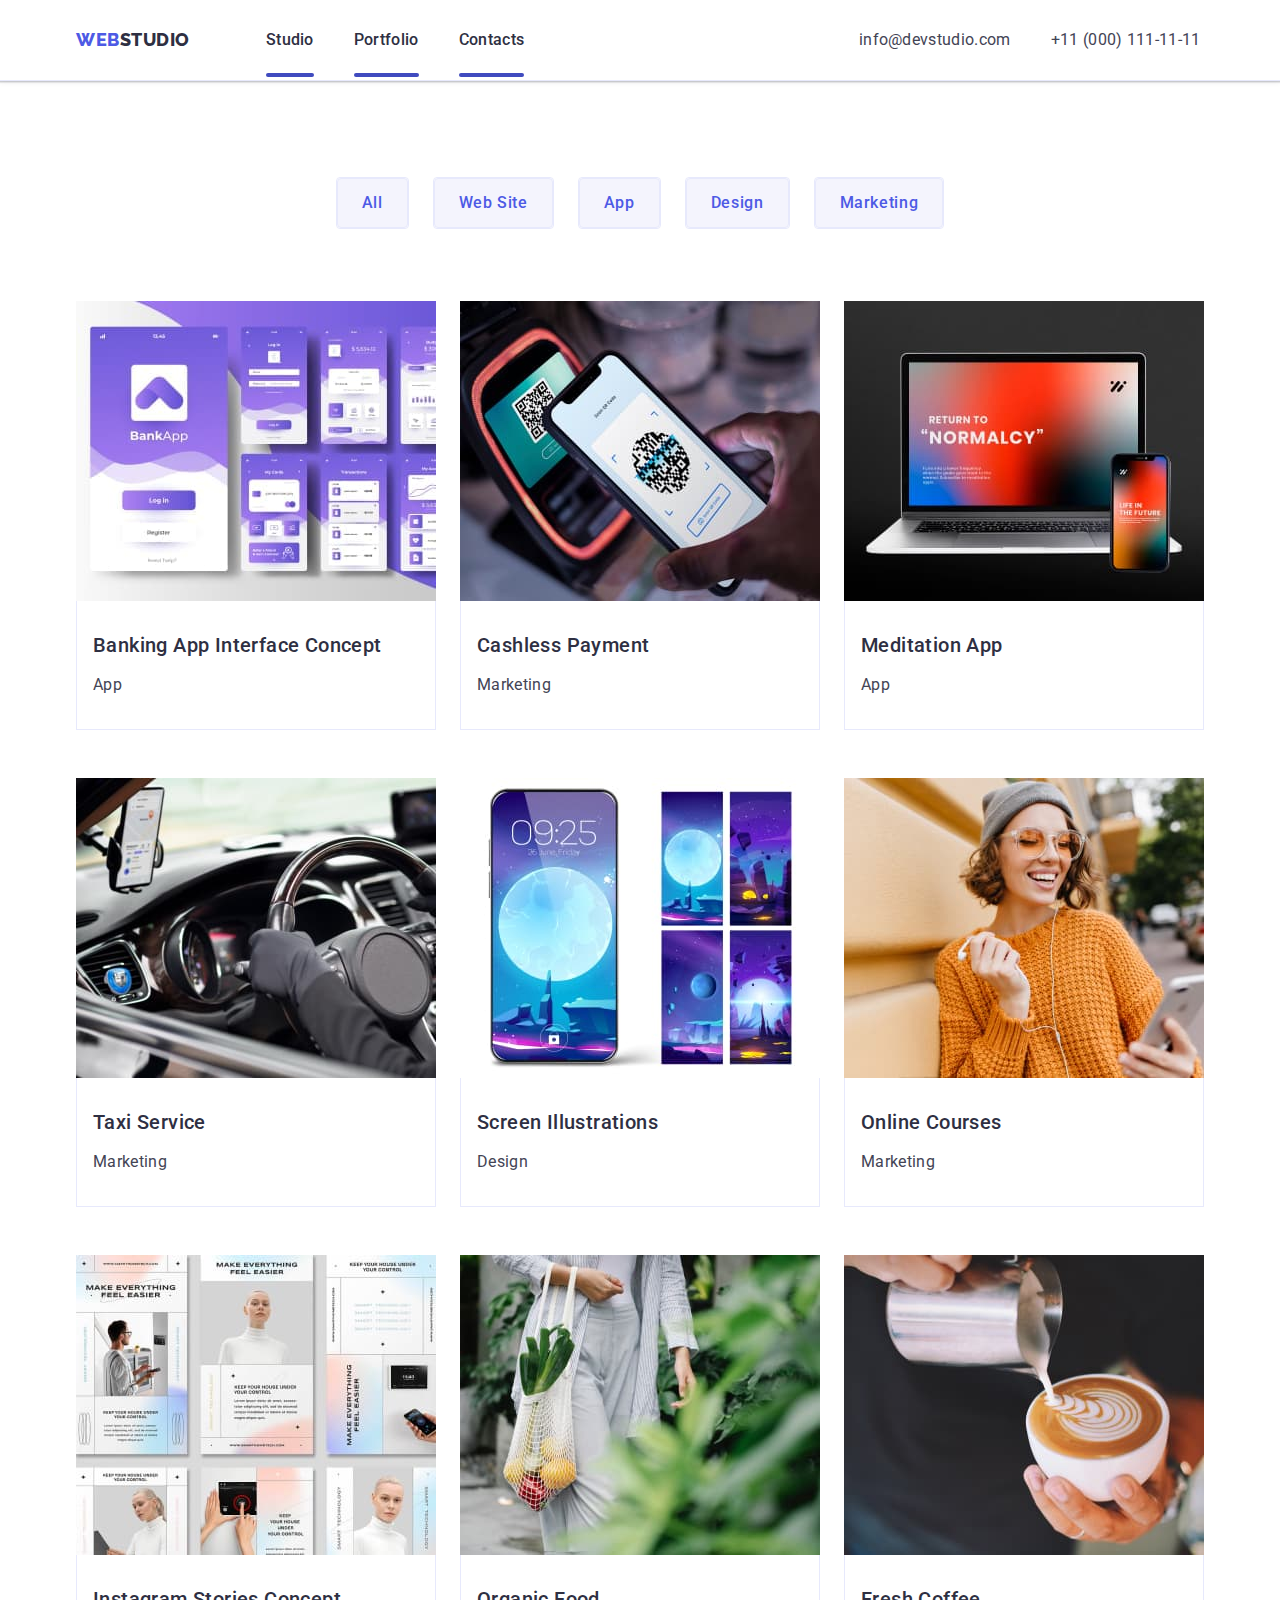
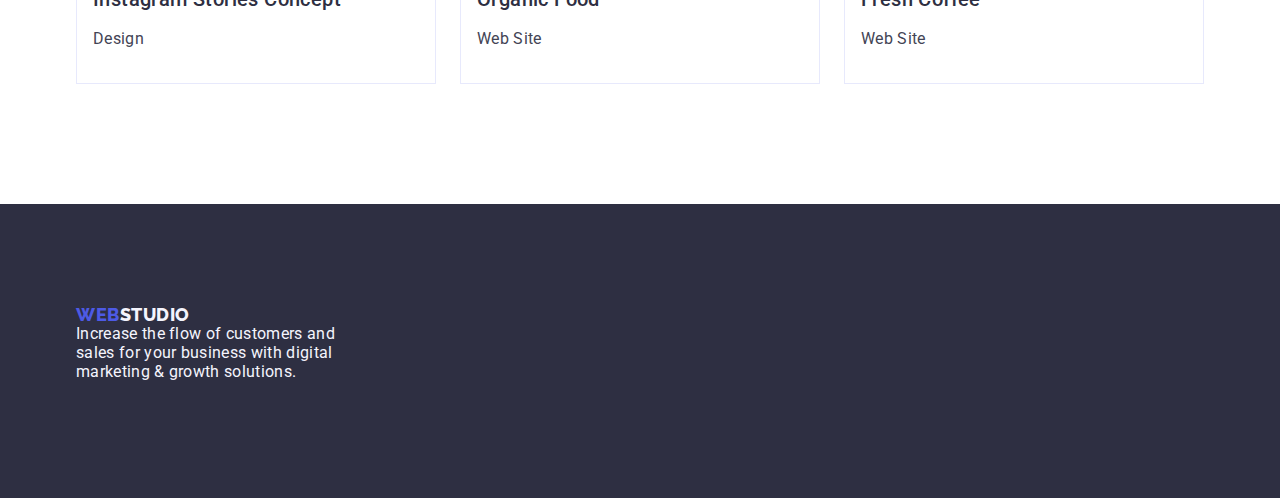
==== portfolio.html @ 7b1ed53f "Initial commit" ====
<!DOCTYPE html>
<html lang="en">
<!-- <link rel="stylesheet" href="./css/styles.css/style.css\"> -->

<head>
    <meta charset="UTF-8">
    <meta http-equiv="X-UA-Compatible" content="IE=edge">
    
    <meta name="viewport" content="width=device-width, initial-scale=1.0">
    <link rel="preconnect" href="https://fonts.googleapis.com">
<link rel="preconnect" href="https://fonts.gstatic.com" crossorigin>
<link href="https://fonts.googleapis.com/css2?family=Roboto:wght@400;500;700;900&display=swap" rel="stylesheet">
<link rel="preconnect" href="https://fonts.googleapis.com">
<link rel="preconnect" href="https://fonts.gstatic.com" crossorigin>
<link href="https://fonts.googleapis.com/css2?family=Raleway:wght@800&family=Roboto:wght@400;500;700;900&display=swap" rel="stylesheet">
<link rel="stylesheet" href="https://cdn.jsdelivr.net/npm/modern-normalize@1.1.0/modern-normalize.min.css">
<link rel="stylesheet" href="./css/styles.css">
    <title>Web Studio</title>
</head>

 <body>
    
   <!--HEAD-->

   <header class="header-class">
    <div class="header-div container">
        <nav class="header-nav">
            
            <a class="logo list link" href="./index.html">Web<span class="studio">Studio</span></a>
            <ul class="list menu">
                <li><a class="link nav-link menu-list" href="./index.html">Studio</a></li>
                <li><a class="link nav-link menu-list" href="./portfolio.html">Portfolio</a></li>
                <li><a class="link nav-link menu-list" href="">Contacts</a></li>
            </ul>
        </nav>
          
        <address class="address">
            <ul class="list address-list">
                <li><a class="link contact" href="mailto:info@devstudio.com">info@devstudio.com</a></li>
                <li><a class="link contact" href="tel:+110001111111">+11 (000) 111-11-11</a></li>
            </ul>
        </address>
    </div>   
        </header>


    <main>
<!-- Buttons -->

<section class="bunners">
    <div class="container">
    
    <h1 class="visually-hidden">Portfolio</h1>
    <ul class="listbtn list">
        <li class="list-btn"><button class="text-btn buttons" type="button">All</button></li>
        <li class="list-btn"><button class="text-btn buttons" type="button">Web Site</button></li>
        <li class="list-btn"><button class="text-btn buttons" type="button">App</button></li>
        <li class="list-btn"><button class="text-btn buttons" type="button">Design</button></li>
        <li class="list-btn"><button class="text-btn buttons" type="button">Marketing</button></li>
    </ul>




<!-- Pictures -->

      
    <ul class="portfolio">

        <li class="cart">
            <div class="app-picture"><a class="prt-list link" href="#">
            <img src="./images/banking.jpg" alt="picture1" width="360" height="300"></div>

            <div class="portfolio-name">
            <h2 class="port-hdr">Banking App Interface Concept</h2>
            <p class="port-pgf">App</p> 
        </div>
      </a>
    </li> 

        <li class="cart"><a class="prt-list link" href="#">
            <img src="./images/cashless.jpg" alt="picture2" width="360" height="300">
            <div class="portfolio-name">
            <h2 class="port-hdr">Cashless Payment</h2>
            <p class="port-pgf">Marketing</p>
        </div>
    </a>
</li>

        <li class="cart"><a class="prt-list link" href="#">
            <img src="./images/meditation.jpg" alt="picture3" width="360" height="300">
            <div class="portfolio-name">
            <h2  class="port-hdr">Meditation App</h2>
            <p class="port-pgf">App</p>
        </div>
    </a>
        </li>
  

        <li class="cart"><a class="prt-list link" href="#"><img src="./images/taxi.jpg" alt="picture2" width="360" height="300">
            <div class="portfolio-name">
            <h2 class="port-hdr">Taxi Service</h2>
            <p class="port-pgf">Marketing</p>
        </div>
    </a>
</li>

        <li class="cart"><a class="prt-list link" href="#">
            <img src="./images/screen.jpg" alt="picture3" width="360" height="300">
            <div class="portfolio-name">
            <h2 class="port-hdr">Screen Illustrations</h2>
            <p class="port-pgf">Design</p>
        </div>
    </a>
</li>
      
        <li class="cart"><a class="prt-list link" href="#">
            <img src="./images/online.jpg" alt="picture1" width="360" height="300">
            <div class="portfolio-name">
            <h2 class="port-hdr">Online Courses</h2>
            <p class="port-pgf">Marketing</p>
        </div>
    </a>
</li>

        <li class="cart"><a class="prt-list link" href="#">
            <img src="./images/instagram.jpg" alt="picture2" width="360" height="300">
            <div class="portfolio-name">
            <h2 class="port-hdr">Instagram Stories Concept</h2>
            <p class="port-pgf">Design</p>
        </div>
    </a>
        </li>

        <li class="cart"><a class="prt-list link" href="#">
            <img src="./images/organic.jpg" alt="picture3" width="360" height="300">
            <div class="portfolio-name">
            <h2 class="port-hdr">Organic Food</h2>
            <p class="port-pgf">Web Site</p>
        </div>
    </a>
        </li>


        <li class="cart"><a class="prt-list link" href="#">
            <img src="./images/fresh.jpg" alt="picture1" width="360" height="300">
            <div class="portfolio-name">  
            <h2 class="port-hdr">Fresh Coffee</h2>
             <p class="port-pgf">Web Site</p>
            </div>
      </a>
     </li>


        </ul>
    </div>

    </section>


    </main>  

 <!--FOOTER--> 
 <footer class="container-footer">

    <div class="container">
        <a class="logo link" href="./index.html">Web<span class="studioft">Studio</span></a>

<p class="footer-p">Increase the flow of customers and sales for your business with digital marketing & growth solutions.</p>  

</div>
</footer>
    
</body>
</html>
---- css/styles.css ----
html {
  box-sizing: border-box;
}

*,
*::before,
::after {
  box-sizing: inherit;
}

img {
  display: block;
}

body {
  background-color: var(--color-main);
  font-family: Roboto, sans-serif;
  /* weight: Regular;  */
  color: #434455;
  /* Letter Spacing: 2%; */
}

:root {
  /* Text colors */
  --main-txt-cl: #2e2f42;
  --accent-txt-cl: #4d5ae5;
  --color-main: #ffffff;
  --hover-main: #404bbf;
  --footer-second: #f4f4fd;
  --background-hover: #404bbf;
  --background-team: #f4f4fd;
  --color-pgf: #434455;
  --border-button: #e7e9fc;
}

/* reset start */
h1,
h2,
h3,
h4,
h5,
h6,
p {
  margin: 0;
}

.list {
  list-style-type: none;
  margin: 0;
  padding: 0;
}

/**
      |============================
      |Base styles
      |============================
    */

.link {
  text-decoration: none;
  list-style-type: none;
}

ul {
  list-style-type: none;
  margin: 0;
  padding: 0;
}

/**
      |============================
      |Header styles
      |============================
    */

.header-class {
  border-bottom: 1px solid var(--border-button);
  box-shadow: 0px 2px 1px rgba(46, 47, 66, 0.08),
    0px 1px 1px rgba(46, 47, 66, 0.16), 0px 1px 6px rgba(46, 47, 66, 0.08);
}

.header-div {
  display: flex;
  align-items: center;
}
.container {
  width: 1158px;
  padding: 0 15px;
  margin: 0 auto;
}

.header-nav {
  display: flex;
  align-items: center;
  margin-right: 332px;
}

.menu {
  display: flex;
  gap: 40px;
  padding: 0px;
  width: 261px;
}

.menu li {
  height: 80px;
  display: flex;
  align-items: center;
}

.menu-list {
  position: relative;
}

.menu-list::after {
  position: absolute;
  content: "";
  width: 100%;
  height: 4px;
  left: 0;
  bottom: -1px;
  background: #404bbf;
  color: #404bbf;
  border-radius: 2px;
}


.link:hover,
.link:focus {
  color: var(--hover-main);
  box-shadow: 0px 1px 6px rgba(46, 47, 66, 0.08), 0px 1px 1px rgba(46, 47, 66, 0.16), 0px 2px 1px rgba(46, 47, 66, 0.08);
}



.nav-link {
  transition: color 250ms cubic-bezier(0.4, 0, 0.2, 1);
  color: #404bbf;
}

.logo {
  font-family: "Raleway", sans-serif;
  font-weight: 800;
  font-size: 18px;
  line-height: 1.17;
  text-transform: uppercase;
  color: var(--accent-txt-cl);
  letter-spacing: 0.03em;
  text-decoration: none;
  margin-right: 76px;
}

.studio {
  color: var(--main-txt-cl);
}



.nav-link {
  font-weight: 500;
  line-height: 1.5;
  letter-spacing: 0.02em;
  color: var(--main-txt-cl);
  padding: 24px 0;
}

.list-two {
  display: flex;
  gap: 24px;
  margin: 0 auto;
}

.feature-card {
  display: flex;
  align-items: center;
  justify-content: center;
  margin-bottom: 8px;

  background: #f4f4fd;
  border-radius: 4px;
  width: 264px;
  height: 112px;
}

/* .feature-icon {
  width: 64;
  height: 64;
} */

.list-flex h3 {
  margin-top: 8px;
  margin-bottom: 8px;
  line-height: 1.14;
}

.list-two::after {
  content: "1";
  position: absolute;
  left: 0;
  /* bottom: -1px; */
  height: 4px;
  background-color: #404bbf;
  /* color: #404bbf; */
  border-radius: 2px;
  display: inline-block;
}

.address-list {
  display: flex;
  gap: 40px;
}

.contact {
  font-family: "Roboto", sans-serif;
  font-size: 16px;
  line-height: 1.5;
  letter-spacing: 0.02em;
  color: var(--color-pgf);
  font-style: normal;

  transition: color 250ms cubic-bezier(0.4, 0, 0.2, 1);
}

.address {
  font-style: normal;
}

.main-bunner {
  padding: 188px 0;
  background-image: linear-gradient(
      rgba(46, 47, 66, 0.7),
      rgba(46, 47, 66, 0.7)
    ),
    url(../images/people-office1.jpg);
  max-width: 1440px;
  margin: 0 auto;
  justify-content: center;
  align-items: center;
  background-repeat: no-repeat;
  background-position: center;
  background-size: cover;
}

.design-h {
  font-family: "Roboto", sans-serif;
  font-style: normal;
  font-weight: 700;
  font-size: 56px;
  line-height: 1.07;
  text-align: center;
  letter-spacing: 0.02em;
  color: var(--color-main);
  max-width: 496px;
  margin: auto;
  padding-bottom: 48px;
}

.backdrop {
  position: fixed;
  top: 0;
  left: 0;
  z-index: 2;
  width: 100%;
  height: 100%;
  /* transition: opacity 1s, visibility 1s; */
  transition: opacity 250ms cubic-bezier(0.4, 0, 0.2, 1), visibility 250ms cubic-bezier(0.4, 0, 0.2, 1);
  background-color: rgba(46, 47, 66, 0.4);
}

.backdrop.is-hidden .modal {
  transform: translate(-50%, -50%) scale(0);
}



.modal {
  position: absolute;
  top: 50%;
  left: 50%;
  
  transform: translate(-50%, -50%) scale(1);
  transition: transform 250ms cubic-bezier(0.4, 0, 0.2, 1);
  min-height: 584px;
  width: 408px;
  height: 584px;
  box-shadow: 0px 1px 1px rgba(0, 0, 0, 0.14), 0px 1px 3px rgba(0, 0, 0, 0.12),
    0px 2px 1px rgba(0, 0, 0, 0.2);
  border-radius: 4px;
  background-color: #fcfcfc;
}

.modal-btn {
  display: flex;
  align-items: center;
  justify-content: center;
  position: absolute;
  right: 24px;
  top: 24px;
  width: 24px;
  height: 24px;
  /* background: #fcfcfc; */
  background-color: transparent;
  background-color: #e7e9fc;
  box-shadow: 0px 1px 1px rgba(0, 0, 0, 0.14), 0px 1px 3px rgba(0, 0, 0, 0.12),
    0px 2px 1px rgba(0, 0, 0, 0.2);
  border: 1px solid rgba(0, 0, 0, 0.1);
  border-radius: 50%;

  padding: 0;
  cursor: pointer;
  transition: background-color 250ms cubic-bezier(0.4, 0, 0.2, 1), border 250ms cubic-bezier(0.4, 0, 0.2, 1);
  transform: translate(-50%, -50%) scale(1);
}

.modal-btn:hover,
.modal-btn:focus {
  background-color: #404bbf;
  border: none;
}


.is-hidden {
  visibility: hidden;
  opacity: 0;
  pointer-events: none;
}

.button-textn {
  font-family: "Roboto", sans-serif;
  font-weight: 500;
  font-size: 16px;
  line-height: 1.5;
  letter-spacing: 0.04em;
  background-color: var(--accent-txt-cl);
  color: var(--color-main);
  cursor: pointer;
  display: block;
  min-width: 169px;
  height: 56px;
  border: none;
  border-radius: 4px;
  margin: auto;
  padding: 16px 32px;
  gap: 10px;

  transition: background-color 250ms cubic-bezier(0.4, 0, 0.2, 1);
}

.button-textn:hover,
.button-textn:focus {
  background: var(--background-hover);
  box-shadow: 0px 4px 4px rgba(0, 0, 0, 0.15);
  border-radius: 4px;
  fill: #ffffff;
}

.feature-icon-x {
  transition: fill 250ms cubic-bezier(0.4, 0, 0.2, 1);
}




.strategy {
  padding: 120px 0;
}

.visually-hidden {
  position: absolute;
  width: 1px;
  height: 1px;
  margin: -1px;
  border: 0;
  padding: 0;
  white-space: nowrap;
  clip-path: inset(100%);
  clip: rect(0 0 0 0);
  overflow: hidden;
}

.opportunity {
  font-family: "Roboto", sans-serif;
  font-style: normal;
  font-weight: 500;
  font-size: 20px;
  line-height: 1.2;
  letter-spacing: 0.02em;
  color: var(--main-txt-cl);

  margin-bottom: 8px;
  width: calc((100% - 48px) / 3);
}

.textp {
  font-family: "Roboto", sans-serif;
  font-weight: 400;
  font-size: 16px;
  line-height: 1.5;
  letter-spacing: 0.02em;
  color: var(--color-pgf);

  text-align: center;
}

.textp::after {
  content: "";
  display: block;
  align-items: center;
  margin: 10px;
}

.doing {
  padding-bottom: 120px;
}

.texthtwo {
  font-family: "Roboto", sans-serif;
  font-style: normal;
  font-weight: 700;
  font-size: 36px;
  line-height: 1.11;
  /* identical to box height, or 111% */

  text-align: center;
  letter-spacing: 0.02em;
  text-transform: capitalize;
  color: var(--main-txt-cl);

  margin-bottom: 72px;
}

.list-secth {
  display: flex;
  gap: 24px;
}

.list-li {
  width: calc(100% - 48px) / 3;
}

.team {
  background: var(--background-team);
  padding: 120px 0;
}

.list-secfor {
  display: flex;
  gap: 24px;
}

.texththree {
  font-family: "Roboto", sans-serif;
  font-style: normal;
  font-weight: 500;
  font-size: 20px;
  line-height: 1.2;
  text-align: center;
  letter-spacing: 0.02em;
  color: var(--main-txt-cl);
  background-color: var(--color-main);
  margin-bottom: 8px;
}

.textp {
  font-family: "Roboto", sans-serif;
  font-style: normal;
  font-weight: 400;
  font-size: 16px;
  line-height: 1.5;
  text-align: center;
  letter-spacing: 0.02em;
  color: var(--color-pgf);
  margin-bottom: 8px;
}

.li-class {
  background-color: var(--color-main);
  width: calc(100% - 72px) / 4;
  border-radius: 0px 0px 4px 4px;
  box-shadow: 0px 1px 6px rgba(46, 47, 66, 0.08),
    0px 1px 1px rgba(46, 47, 66, 0.16), 0px 2px 1px rgba(46, 47, 66, 0.08);
    gap: 24px; 
    transition: background-color 250ms cubic-bezier(0.4, 0, 0.2, 1);
}

.name-picture {
  padding: 32px 0;
}

.list-soc {
  display: flex;
  justify-content: center;
  gap: 10;
}


.list-soc-items {
  width: 40px;
  height: 40px;
  gap: 24;
  background-color: 250ms cubic-bezier(0.4, 0, 0.2, 1);
}

.list-soc-link {
  width: 40px;
  height: 40px;
  background-color: #4d5ae5;
  border-radius: 50%;
  display: flex;
  align-items: center;
  justify-content: center;

}

.list-soc-link:hover,
.list-soc-link:focus {
  background: #31d0aa;
}

.list-soc-icon {
  fill: #ffffff;
}



.list-soc-link:hover,
.list-soc-link:focus {
  background-color: #404bbf;
}


.element {
  width: calc((100% - 72px) / 4);
}

/**
      |============================
      |Footer
      |============================
    */

.footer-social {
  box-sizing: border-box;

  margin-right: 23px;
}

.list-footer {
  display: flex;
  flex-direction: row;
  align-items: flex-start;
  padding: 0px;
  gap: 16px;
}

.list-soc-items-footer {
  flex-wrap: nowrap;
  width: 40px;
  height: 40px;
  background-color: #4d5ae5;
  border-radius: 50%;
  display: flex;
  align-items: center;
  justify-content: center;
  
}

.list-soc-items-footer:hover,
.list-soc-items-footer:focus {
  background: #31d0aa;
}

.list-soc-icon {
  fill: #f4f4fd;
}

.list-soc-link-footer {
  width: 100%;
  height: 100%;
  background-color:#4d5ae5;
  border-radius: 50%;
  display: flex;
  align-items: center;
  justify-content: center;
  transition: background-color 250ms cubic-bezier(0.4, 0, 0.2, 1);
 
}

.list-soc-link-footer:hover,
.list-soc-link-footer:focus {
  background-color: #31d0aa;
  
}

.list-soc-icon-footer {
  fill: #f4f4fd;
}

.container-footer {
  background: var(--main-txt-cl);
  display: flex;
  align-items: baseline;
  padding: 100px 0;
  grid-column: 2;
  flex-wrap: wrap;
  gap: 35px;

  /* background: var(--main-txt-cl);
  grid-column: 2;
  max-width: 1440px;
  display: flex;
  flex-wrap: wrap;
  justify-content: space-between;
  gap: 35px; */
}

.subscribe {
  background-color: #404bbf;
  width: 70px;
  height: 40px;
}

.studioft {
  color: var(--footer-second);
  text-transform: uppercase;
}

.logo {
  display: inline-block;
  /* margin-bottom: 16px; */
}

.footer-p {
  color: var(--footer-second);
  font-size: 16px;
  line-height: 1.17;
  letter-spacing: 0.02em;
  max-width: 264px;
  margin-bottom: 16px;
}

.footer-psocial {
  margin-top: 12px;
  margin-bottom: 16px;
  font-family: "Roboto";
  font-style: normal;
  font-weight: 500;
  font-size: 16px;
  line-height: 24px;
  
  /* identical to box height, or 150% */
  letter-spacing: 0.02em;
  color: #ffffff;
}

.text-customers {
  font-family: "Roboto", sans-serif;
  font-style: normal;
  font-weight: 700;
  font-size: 36px;
  line-height: 1.11;
  text-align: center;
  letter-spacing: 0.02em;
  text-transform: capitalize;
  color: var(--main-txt-cl);
  margin-bottom: 72px;
}

.test {
  padding-top: 120px;
  padding-bottom: 120px;
}

.test-list {
  display: flex;
  gap: 24px;
}


.test-item {
  width: calc((100% - 120px) / 6);
  height: 88px;
}

.test-link {
  width: 100%;
  height: 100%;
  border: 1px solid #8e8f99;
  border-radius: 4px;
  display: flex;
  align-items: center;
  justify-content: center;
  color: #8e8f99;
  transition: border-color 250ms cubic-bezier(0.4, 0, 0.2, 1), color 250ms cubic-bezier(0.4, 0, 0.2, 1);
}

.test-icon {
  width: 104px;
  height: 56px;
  fill: currentColor;
  /* background-color: #31D0AA; */
}

.test-link:hover,
.test-link:focus {
  border-color: #404bbf;
  color: #404bbf;
}

/**
      |============================
      |Portfolio
      |============================
    */

.container-footer-div {
  width: 267px;
  margin-right: 120px;
  
  margin-left: 156px;
}

.bunners {
  padding: 96px 0 120px;
}
.listbtn {
  display: flex;
  justify-content: center;
  gap: 24px;
  margin-bottom: 72px;
}



.list-two {
  display: flex;
  gap: 24px;
}

.text-btn {
  font-family: "Roboto", sans-serif;
  font-style: normal;
  font-weight: 500;
  font-size: 16px;
  line-height: 1.5;

  display: flex;
  align-items: center;
  text-align: center;
  letter-spacing: 0.04em;
  color: var(--accent-txt-cl);

  padding: 12px 24px;
}

.buttons {
  background: var(--background-team);
  border: 1px solid var(--border-button);
  border-radius: 4px;
  cursor: pointer;
}

.buttons:hover,
.buttons:focus {
  color: var(--color-main);
  background: var(--background-hover);
  box-shadow: 0px 3px 1px rgba(0, 0, 0, 0.1), 0px 2px 1px rgba(0, 0, 0, 0.08),
    0px 2px 2px rgba(0, 0, 0, 0.12);
  border-radius: 4px;
}

.list-btn {
  border: 1px solid var(--border-button);
  border-radius: 4px;
  transition: color 250ms cubic-bezier(0.4, 0, 0.2, 1), background-color 250ms cubic-bezier(0.4, 0, 0.2, 1), border-color 250ms cubic-bezier(0.4, 0, 0.2, 1), box-shadow 250ms cubic-bezier(0.4, 0, 0.2, 1);
}

.text-btn:hover {
  border: 1px solid transparent;
}

.text-btn:focus {
  border: 1px solid transparent;
}

.portfolio {
  display: flex;
  flex-wrap: wrap;
  column-gap: 24px;
  row-gap: 48px;

  margin: 0, auto;
  margin-left: auto;
  margin-right: auto;
}

.prt-list {
  display: block;
  box-shadow 250ms cubic-bezier(0.4, 0, 0.2, 1); 
}

.prt-list:hover,
.prt-list:focus {
  transform:transform: translateY(0%);
}

.app-picture {
  position: relative;
  overflow: hidden;
}

/* .port-hdr {
  position: absolute;
  top: 0
  font-size: 16px;
  line-height: 1.5;
  letter-spacing: 0.02em;
  color:#f4f4fd;
  padding: 40px 32px; 
  /* background-color: #4d5ae5; */
  height: 100%;
  width: 100%;
} */

.cart {
  background: var(--color-main);
  /* CORNFLOWER */
  border: 1px solid var(--border-button);
  width: calc((100% - 48px) / 3);
  box-shadow: 0px 1px 6px rgba(46, 47, 66, 0.08),
    0px 1px 1px rgba(46, 47, 66, 0.16), 0px 2px 1px rgba(46, 47, 66, 0.08);
}

.portfolio-name {
  display: flex;
  flex-direction: column;
  justify-content: center;
  align-items: flex-start;
  padding: 0px 16px;
  gap: 8px;

  /*   
  width: 360px;
  height: 56px;
  left: 0px;
  top: 332px; */

  padding: 32px 16px;
  border: 1px solid var(--border-button);
  border-top: none;
}

.port-hdr {
  font-family: "Roboto";
  font-style: normal;
  font-weight: 500;
  font-size: 20px;
  line-height: 1.2;
  letter-spacing: 0.02em;
  color: var(--main-txt-cl);

  margin-bottom: 8px;
}

.port-pgf {
  font-family: "Roboto";
  font-style: normal;
  font-weight: 400;
  font-size: 16px;
  line-height: 1.5;
  letter-spacing: 0.02em;
  color: var(--color-pgf);
}
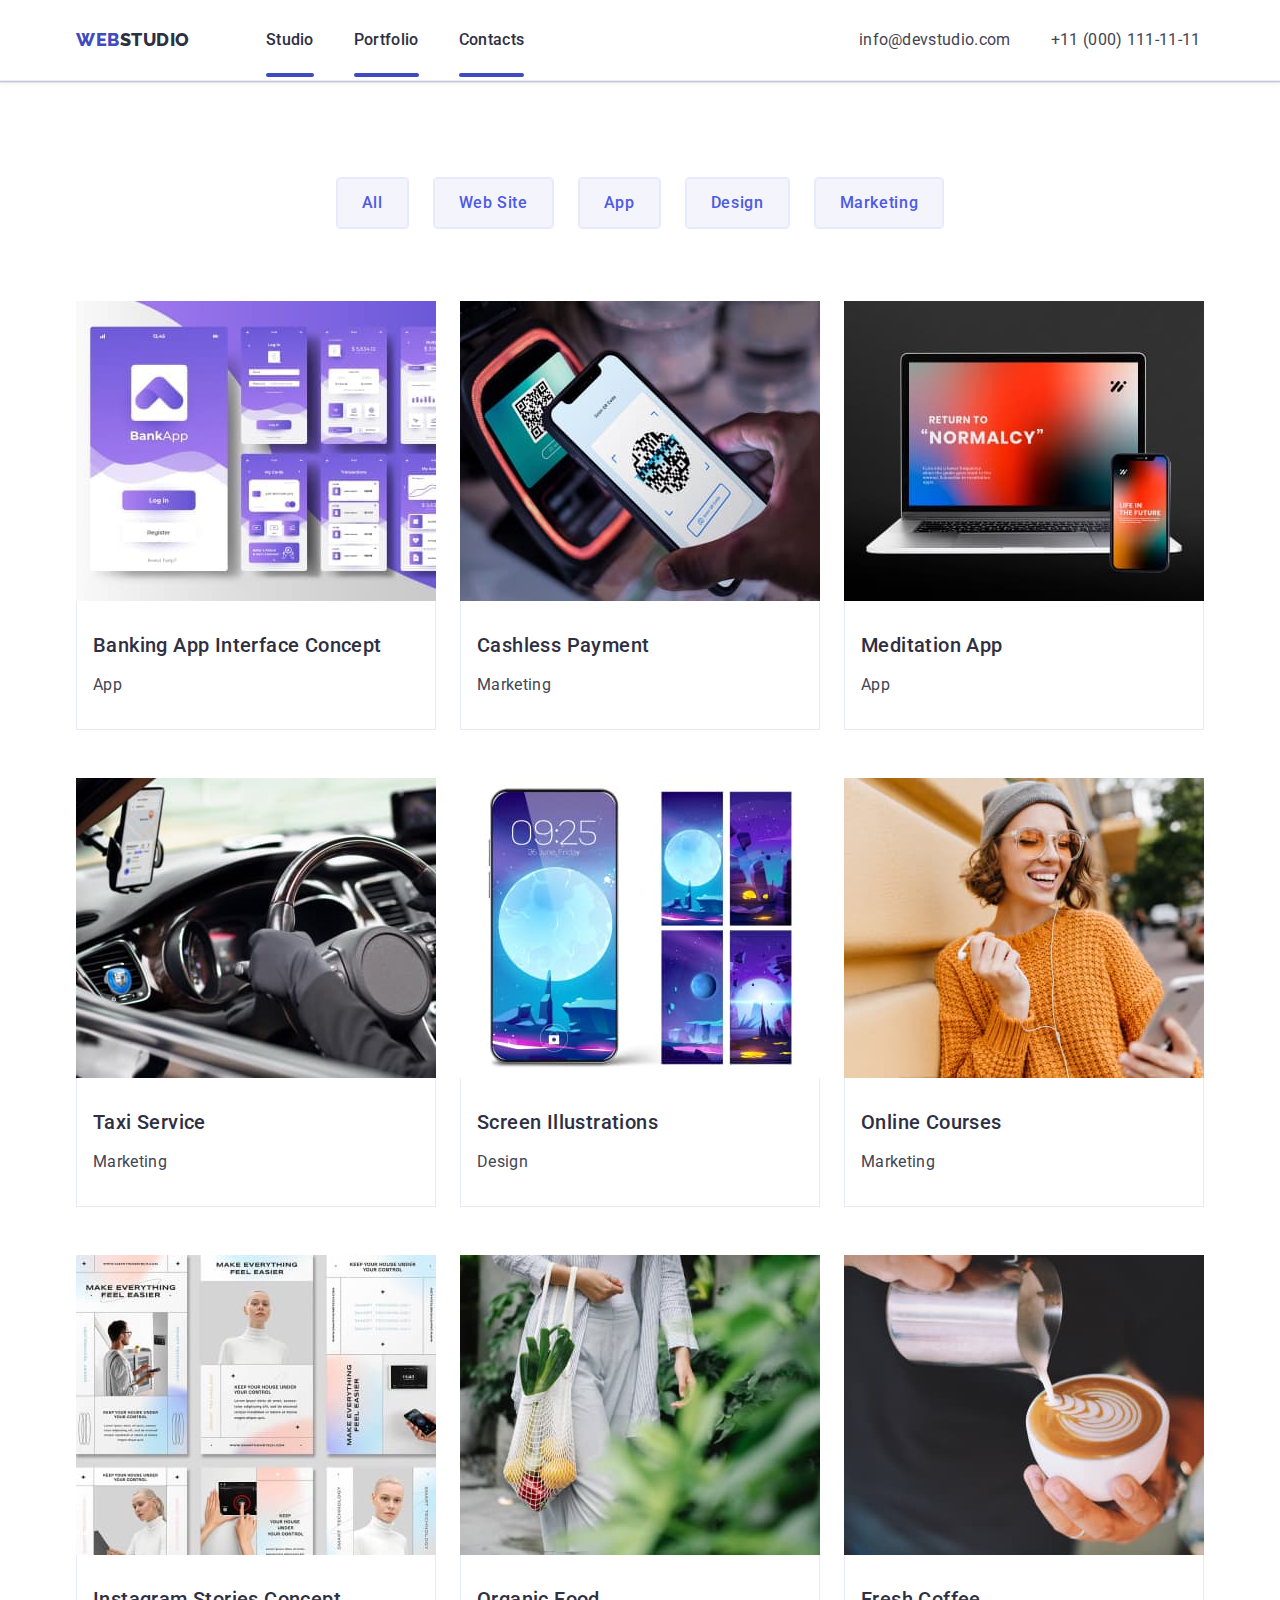
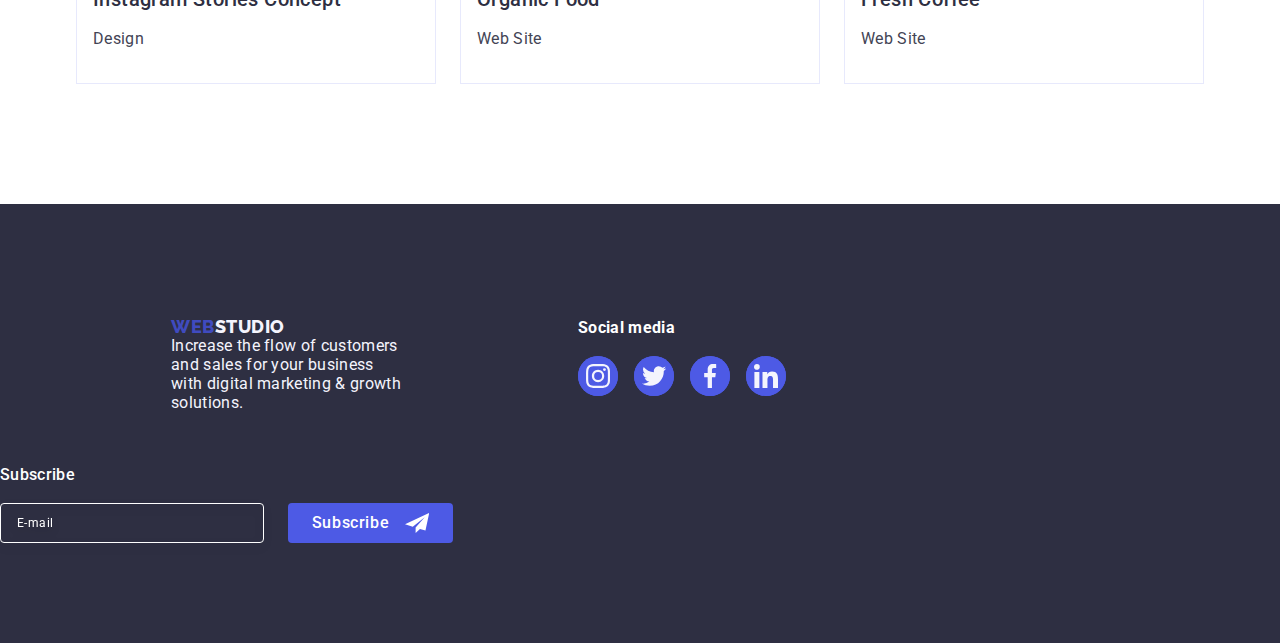
==== commit 71025ff6: "243" ====
--- a/portfolio.html
+++ b/portfolio.html
@@ -161,14 +161,99 @@
     </main>  
 
  <!--FOOTER--> 
- <footer class="container-footer">
-
-    <div class="container">
+ <footer class="footer">
+
+    <div class="container-footer">
+
+    <div class="container container-footer-div">
         <a class="logo link" href="./index.html">Web<span class="studioft">Studio</span></a>
 
 <p class="footer-p">Increase the flow of customers and sales for your business with digital marketing & growth solutions.</p>  
 
 </div>
+
+
+
+<div class="footer-social">
+<p class="footer-psocial">
+<b>Social media</b>
+</p>
+
+
+<ul class="list-footer">
+
+<li class="list-soc-items-footer">
+    <a href=""
+    class="list-soc-link-footer link"
+    target="_blank"
+    rel="noopener noreferrer"
+    >
+<svg class="list-soc-icon-footer" width="24" height="24">
+    <use href="./images/icons.svg#icon-instagram-footer"></use>
+</svg>
+</a>
+</li>
+
+    <li class="list-soc-items-footer">
+        <a href=""
+        class="list-soc-link-footer link"
+        target="_blank"
+        rel="noopener noreferrer"
+        >
+    <svg class="list-soc-icon-footer" width="24" height="24">
+        <use href="./images/icons.svg#icon-twitter-footer"></use>
+    </svg>
+    </a>
+</li>
+
+        <li class="list-soc-items-footer">
+            <a href=""
+            class="list-soc-link-footer link"
+            target="_blank"
+            rel="noopener noreferrer"
+            >
+        <svg class="list-soc-icon-footer" width="24" height="24">
+            <use href="./images/icons.svg#icon-facebook-footer"></use>
+        </svg>
+        </a>
+    </li>
+    
+            <li class="list-soc-items-footer">
+                <a href=""
+                class="list-soc-link-footer link"
+                target="_blank"
+                rel="noopener noreferrer"
+                >
+            <svg class="list-soc-icon-footer" width="24" height="24">
+                <use href="./images/icons.svg#icon-linkedin-footer"></use>
+            </svg>
+            </a>
+    </li>
+
+</ul>
+
+</div>
+
+<div class="container-form">
+<p class="p-form">Subscribe</p>
+<form class="table-form">
+<label class="clas-label">
+<input class="input-class" name="Subscribe" type="email" placeholder="E-mail">
+</label>
+
+<button class="button-submit" type="submit">
+Subscribe
+<svg class="svg-button" width="24" height="24" viewBox="0 0 24 24">
+    <use href="./images/letter.svg#icon-icon-send"></use>
+</svg>
+
+</button>
+
+</form>
+</div>
+
+</div>
+
 </footer>
     
 </body>
--- a/css/styles.css
+++ b/css/styles.css
@@ -110,6 +110,7 @@
 
 .menu-list {
   position: relative;
+
 }
 
 .menu-list::after {
@@ -144,7 +145,7 @@
   font-size: 18px;
   line-height: 1.17;
   text-transform: uppercase;
-  color: var(--accent-txt-cl);
+  color: #404bbf;
   letter-spacing: 0.03em;
   text-decoration: none;
   margin-right: 76px;
@@ -161,6 +162,7 @@
   line-height: 1.5;
   letter-spacing: 0.02em;
   color: var(--main-txt-cl);
+  
   padding: 24px 0;
 }
 
@@ -265,6 +267,7 @@
   /* transition: opacity 1s, visibility 1s; */
   transition: opacity 250ms cubic-bezier(0.4, 0, 0.2, 1), visibility 250ms cubic-bezier(0.4, 0, 0.2, 1);
   background-color: rgba(46, 47, 66, 0.4);
+  /* padding: 72px 24px 24px 24px; */
 }
 
 .backdrop.is-hidden .modal {
@@ -287,6 +290,7 @@
     0px 2px 1px rgba(0, 0, 0, 0.2);
   border-radius: 4px;
   background-color: #fcfcfc;
+  padding: 72px 24px 24px 24px;
 }
 
 .modal-btn {
@@ -325,6 +329,141 @@
   pointer-events: none;
 }
 
+.p-modal {
+  font-weight: 500;
+  font-size: 16px;
+  line-height: 1.5;
+  text-align: center;
+  letter-spacing: 0.02em;
+  color: #2E2F42;
+  margin-bottom: 16px;
+}
+
+.div-form-modal {
+  margin-bottom: 8px;
+}
+
+.label-form-modal {
+  font-size: 12px;
+  line-height: 1.17;
+  letter-spacing: 0.04em;
+  color: #8e8f99;
+  display: block;
+  margin-bottom: 4px;
+}
+
+
+.input-icon {
+  position: relative;
+}
+
+
+.input-class-modal {
+  width: 100%;
+  height: 40px;
+  border: 1px solid rgba(46, 47, 66, 0.4);
+  border-radius: 4px;
+  background-color: transparent;
+  padding-left: 38px;
+  outline: transparent;
+  transition: border-color 250ms cubic-bezier(0.4, 0, 0.2, 1);
+  border-color: #4D5AE5;
+  border: 1px solid rgba(46, 47, 66, 0.4);
+}
+
+
+.svg-button-modal-class {
+  position: absolute;
+  left: 16px;
+  top: 50%; 
+  transform: translateY(-50%);
+  transition: fill 250ms cubic-bezier(0.4, 0, 0.2, 1);
+
+}
+
+.svg-button-modal-class:focus {
+  fill: #4D5AE5;
+}
+
+
+.comment {
+  margin-bottom: 16px;
+}
+
+.checkbox-label {
+  margin-bottom: 24px;
+}
+
+.label-checkbox-class {
+  font-size: 12px;
+  line-height: 1.17;
+  letter-spacing: 0.04em;
+  color:#8e8f99; 
+}
+
+.span-label {
+  width: 16px;
+  height: 16px;
+  border: 1px solid rgba(46, 47, 66, 0.4);
+  border-radius: 2px; 
+  transition: background-color 250ms cubic-bezier(0.4, 0, 0.2, 1), border 250ms cubic-bezier(0.4, 0, 0.2, 1), fill 250ms cubic-bezier(0.4, 0, 0.2, 1);
+  display: inline-flex; 
+  align-items: center;
+  justify-content: center;
+  fill: transparent;
+}
+
+
+.class-label-a{
+  color: #4d5ae5;
+}
+
+.button-modal-policy {
+  display: block;
+  min-width: 169px;
+  height: 56px;
+  font-family: "Roboto", sans-serif;
+  font-size: 16px;
+  font-weight: 500;
+  line-height: 1.5;
+  letter-spacing: 0.04em;
+  color: #ffffff;
+  cursor: pointer;
+  background-color: #4D5AE5;
+  border: none;
+  border-radius: 4px;
+
+}
+
+
+
+
+.textarea-class {
+  width: 100%;
+  height: 120px;
+  font-size: 12px;
+  line-height: 1.17;
+  letter-spacing: 0.04em;
+  color: rgba(46, 47, 66, 0.4);
+  border: 1px solid rgba(46, 47, 66, 0.4);
+  border-radius: 4px;
+  background-color: transparent;
+  padding: 8px 16px;
+  outline: transparent;
+  resize: none;
+  transition: border-color 250ms cubic-bezier(0.4, 0, 0.2, 1);
+  border-color: #4D5AE5;
+  font-size: 16px;
+  font-weight: 500;
+  line-height: 1.5;
+  letter-spacing: 0.04em;
+  color: #ffffff;
+  cursor: pointer;
+  border-radius: 4px;
+  transition: background-color 250ms cubic-bezier(0.4, 0, 0.2, 1);
+}
+
+
 .button-textn {
   font-family: "Roboto", sans-serif;
   font-weight: 500;
@@ -707,6 +846,63 @@
   color: #404bbf;
 }
 
+.p-form {
+  margin-bottom: 16px;
+  font-weight: 500;
+  font-size: 16px;
+  line-height: 1.5;
+  letter-spacing: 0.02em;
+  color: #ffffff;
+}
+
+.table-form {
+  display: flex;
+  gap: 24px;
+
+}
+
+.input-class {
+  width: 264px;
+  height: 40px; 
+  border: 1px solid #ffffff;
+  background-color: transparent;
+  font-size: 12px;
+  line-height: 1.5;
+  letter-spacing: 0.04em;
+  padding-left: 16px;
+  filter: drop-shadow(0px 4px 4px rgba(0, 0, 0, 0.15));
+  border-radius: 4px;
+  color: #ffffff;
+
+}
+
+
+.input-class::placeholder {
+  color: #ffffff;
+}
+
+.button-submit {
+  min-width: 165px;
+  height: 40px;
+  display: flex;
+  justify-content: center; 
+  align-items: center;
+  font-family: "Roboto", sans-serif;
+  font-size: 16px;
+  font-weight: 500;
+  line-height: 1.5;
+  letter-spacing: 0.04em;
+  color: #ffffff;
+  cursor: pointer;
+  background-color: #4D5AE5;
+  border: none;
+  border-radius: 4px;
+}
+
+.svg-button {
+  margin-left: 16px;
+}
+
 /**
       |============================
       |Portfolio
